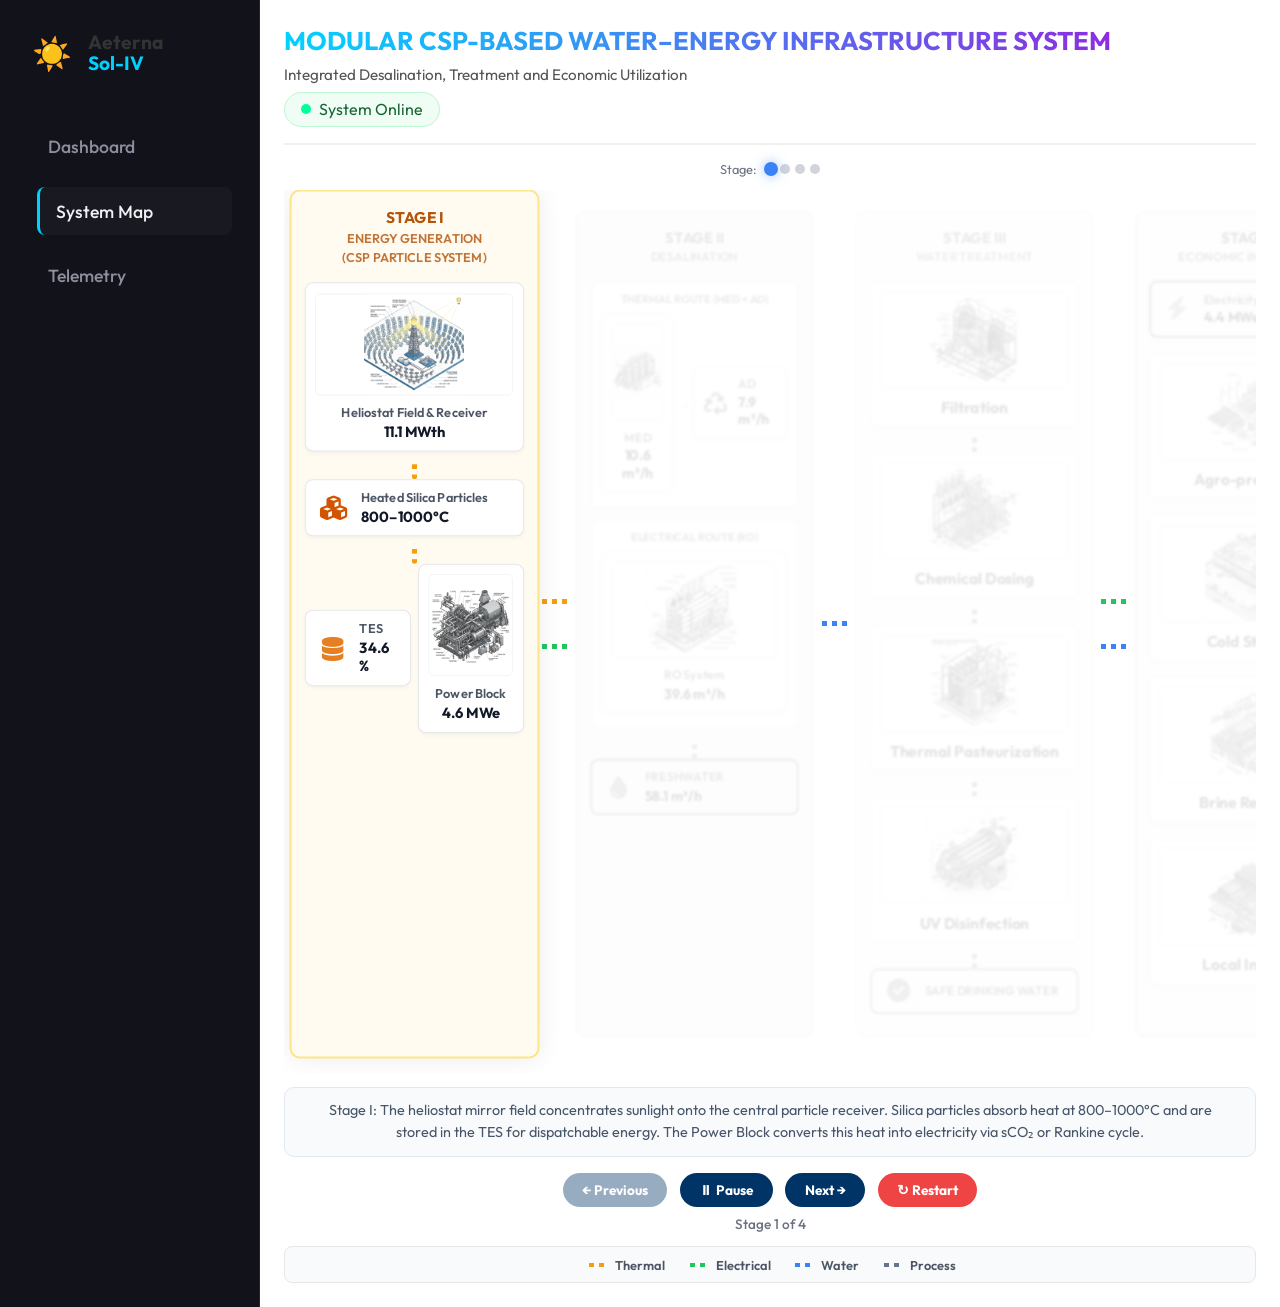
==== webapp/system_map.html @ 93f202ce "Move project files to root for Render detection" ====
<!DOCTYPE html>
<html lang="en">
<head>
    <meta charset="UTF-8">
    <meta name="viewport" content="width=device-width, initial-scale=1.0">
    <title>Aeterna Sol-IV - Live System Simulation</title>
    <link rel="stylesheet" href="style.css">
    <link rel="stylesheet" href="map_style.css">
    <link href="https://fonts.googleapis.com/css2?family=Outfit:wght@300;400;500;600;700&display=swap" rel="stylesheet">
    <link rel="stylesheet" href="https://cdnjs.cloudflare.com/ajax/libs/font-awesome/6.4.0/css/all.min.css">
</head>
<body class="light-theme">
    <div class="app-container">
        <nav class="sidebar dark-sidebar">
            <div class="logo"><span class="icon">☀️</span><h2>Aeterna<br><span>Sol-IV</span></h2></div>
            <ul class="nav-links">
                <li><a href="index.html">Dashboard</a></li>
                <li class="active"><a href="system_map.html">System Map</a></li>
                <li><a href="telemetry.html">Telemetry</a></li>
            </ul>
        </nav>

        <main class="main-content map-main">
            <header class="map-header">
                <div>
                    <h1>MODULAR CSP-BASED WATER–ENERGY INFRASTRUCTURE SYSTEM</h1>
                    <p class="subtitle">Integrated Desalination, Treatment and Economic Utilization</p>
                </div>
                <div class="light-status"><span class="dot pulse"></span><span>System Online</span></div>
            </header>

            <div class="progress-bar">
                <span class="progress-label">Stage:</span>
                <div class="progress-dot" data-stage="0" title="Stage I"></div>
                <div class="progress-dot" data-stage="1" title="Stage II"></div>
                <div class="progress-dot" data-stage="2" title="Stage III"></div>
                <div class="progress-dot" data-stage="3" title="Stage IV"></div>
            </div>

            <!-- FULL DIAGRAM -->
            <div class="diagram-scroll">
                <div class="diagram-container">
                    <!-- STAGE 1 -->
                    <div class="stage-col stage1" data-idx="0">
                        <div class="stage-title s1-title">STAGE I<br><span>ENERGY GENERATION<br>(CSP PARTICLE SYSTEM)</span></div>
                        <div class="node-box diagram-node" id="node-solar">
                            <img src="images/csp_tower_1777200947910.png" class="node-img" alt="CSP Tower">
                            <div class="node-content"><h4>Heliostat Field & Receiver</h4><div class="node-val" id="val-solar">-- MWth</div></div>
                        </div>
                        <div class="pipe pipe-v thermal-flow"></div>
                        <div class="node-box" id="node-silica">
                            <i class="fa-solid fa-cubes node-icon-fa" style="color:#d35400;"></i>
                            <div class="node-content"><h4>Heated Silica Particles</h4><div class="node-val">800–1000°C</div></div>
                        </div>
                        <div class="pipe pipe-v thermal-flow"></div>
                        <div class="row-nodes">
                            <div class="node-box" id="node-tes">
                                <i class="fa-solid fa-database node-icon-fa" style="color:#e67e22;"></i>
                                <div class="node-content"><h4>TES</h4><div class="node-val" id="val-tes">-- %</div></div>
                            </div>
                            <div class="node-box diagram-node" id="node-power">
                                <img src="images/power_turbine_1777200969536.png" class="node-img" alt="Power Block">
                                <div class="node-content"><h4>Power Block</h4><div class="node-val" id="val-elec">-- MWe</div></div>
                            </div>
                        </div>
                    </div>

                    <!-- Bridge 1→2 -->
                    <div class="bridge-col">
                        <div class="pipe-bridge thermal-flow"></div>
                        <div class="pipe-bridge elec-flow"></div>
                    </div>

                    <!-- STAGE 2 -->
                    <div class="stage-col stage2" data-idx="1">
                        <div class="stage-title s2-title">STAGE II<br><span>DESALINATION</span></div>
                        <div class="route-box thermal-route">
                            <h5>THERMAL ROUTE (MED + AD)</h5>
                            <div class="row-nodes">
                                <div class="node-box diagram-node" id="node-med">
                                    <img src="images/med_desalination_1777200985268.png" class="node-img" alt="MED">
                                    <div class="node-content"><h4>MED</h4><div class="node-val" id="val-med">-- m³</div></div>
                                </div>
                                <div class="pipe pipe-h thermal-flow"></div>
                                <div class="node-box" id="node-ad">
                                    <i class="fa-solid fa-recycle node-icon-fa" style="color:#d35400;"></i>
                                    <div class="node-content"><h4>AD</h4><div class="node-val" id="val-ad">-- m³</div></div>
                                </div>
                            </div>
                        </div>
                        <div class="route-box elec-route">
                            <h5>ELECTRICAL ROUTE (RO)</h5>
                            <div class="node-box diagram-node" id="node-ro">
                                <img src="images/ro_desalination_1777200999285.png" class="node-img" alt="RO">
                                <div class="node-content"><h4>RO System</h4><div class="node-val" id="val-ro">-- m³</div></div>
                            </div>
                        </div>
                        <div class="pipe pipe-v water-flow"></div>
                        <div class="node-box highlight">
                            <i class="fa-solid fa-droplet node-icon-fa" style="color:#3498db;"></i>
                            <div class="node-content"><h4>FRESHWATER</h4><div class="node-val" id="val-total-water">-- m³</div></div>
                        </div>
                    </div>

                    <!-- Bridge 2→3 -->
                    <div class="bridge-col">
                        <div class="pipe-bridge water-flow"></div>
                    </div>

                    <!-- STAGE 3 -->
                    <div class="stage-col stage3" data-idx="2">
                        <div class="stage-title s3-title">STAGE III<br><span>WATER TREATMENT</span></div>
                        <div class="node-stack">
                            <div class="node-box diagram-node" id="node-filter">
                                <img src="images/filtration_tank_1777201747770.png" class="node-img" alt="Filter"><h4>Filtration</h4>
                            </div>
                            <div class="pipe pipe-v process-flow"></div>
                            <div class="node-box diagram-node" id="node-dose">
                                <img src="images/chemical_dosing_1777201782209.png" class="node-img" alt="Dosing"><h4>Chemical Dosing</h4>
                            </div>
                            <div class="pipe pipe-v process-flow"></div>
                            <div class="node-box diagram-node" id="node-past">
                                <img src="images/thermal_pasteurization_1777201815671.png" class="node-img" alt="Pasteurization"><h4>Thermal Pasteurization</h4>
                            </div>
                            <div class="pipe pipe-v process-flow"></div>
                            <div class="node-box diagram-node" id="node-uv">
                                <img src="images/uv_disinfection_1777201843409.png" class="node-img" alt="UV"><h4>UV Disinfection</h4>
                            </div>
                            <div class="pipe pipe-v water-flow"></div>
                            <div class="node-box highlight-safe">
                                <i class="fa-solid fa-circle-check node-icon-fa" style="color:#27ae60;"></i>
                                <div class="node-content"><h4>SAFE DRINKING WATER</h4></div>
                            </div>
                        </div>
                    </div>

                    <!-- Bridge 3→4 -->
                    <div class="bridge-col">
                        <div class="pipe-bridge elec-flow"></div>
                        <div class="pipe-bridge water-flow"></div>
                    </div>

                    <!-- STAGE 4 -->
                    <div class="stage-col stage4" data-idx="3">
                        <div class="stage-title s4-title">STAGE IV<br><span>ECONOMIC INTEGRATION</span></div>
                        <div class="node-stack spread">
                            <div class="node-box export" id="node-export">
                                <i class="fa-solid fa-bolt node-icon-fa" style="color:#f39c12;"></i>
                                <div class="node-content"><h4>Electricity Export</h4><div class="node-val" id="val-export">-- MWe</div></div>
                            </div>
                            <div class="node-box diagram-node" id="node-agro">
                                <img src="images/agro_greenhouse_1777201862102.png" class="node-img" alt="Agro"><h4>Agro-processing</h4>
                            </div>
                            <div class="node-box diagram-node" id="node-cold">
                                <img src="images/cold_storage_1777201879226.png" class="node-img" alt="Cold Storage"><h4>Cold Storage</h4>
                            </div>
                            <div class="node-box diagram-node" id="node-brine">
                                <img src="images/brine_recovery_1777201897777.png" class="node-img" alt="Brine"><h4>Brine Recovery</h4>
                            </div>
                            <div class="node-box diagram-node" id="node-indus">
                                <img src="images/local_industry_1777201915985.png" class="node-img" alt="Industry"><h4>Local Industry</h4>
                            </div>
                        </div>
                    </div>
                </div>
            </div>

            <!-- Description -->
            <div class="stage-desc" id="stage-desc">The system captures solar energy, converts it to heat and electricity, desalinates water, treats it, and creates economic value.</div>

            <!-- Controls -->
            <div class="sim-controls">
                <button class="sim-btn" id="btn-prev" disabled>← Previous</button>
                <button class="sim-btn" id="btn-play">▶ Auto-Play</button>
                <button class="sim-btn" id="btn-next">Next →</button>
                <button class="sim-btn danger" id="btn-restart">↻ Restart</button>
            </div>
            <div class="sim-timer" id="sim-timer">Click Auto-Play or use arrows to begin</div>

            <!-- Legend -->
            <div class="legend">
                <div class="leg-item"><div class="line thermal-flow"></div> Thermal</div>
                <div class="leg-item"><div class="line elec-flow"></div> Electrical</div>
                <div class="leg-item"><div class="line water-flow"></div> Water</div>
                <div class="leg-item"><div class="line process-flow" style="width:25px;height:4px;background:linear-gradient(90deg,transparent 50%,#64748b 50%);background-size:10px 10px;animation:flowH 1s linear infinite;"></div> Process</div>
            </div>

            <!-- Detail Modal -->
            <div id="subsystem-modal" class="modal">
                <div class="modal-content">
                    <span class="close-modal" id="close-modal">&times;</span>
                    <h2 id="modal-title" style="color:#003366;margin-bottom:1rem;">Subsystem Detail</h2>
                    <div class="schematic-wrapper">
                        <img id="modal-img" src="" class="schematic-img">
                        <svg id="modal-svg" class="flow-overlay" viewBox="0 0 800 500"></svg>
                        <div id="modal-callouts"></div>
                    </div>
                </div>
            </div>
        </main>
    </div>

    <script src="data.js"></script>
    <script src="map_app.js"></script>
    <script>
    (function(){
        const stageCols = document.querySelectorAll('.stage-col');
        const dots = document.querySelectorAll('.progress-dot');
        const desc = document.getElementById('stage-desc');
        const timer = document.getElementById('sim-timer');
        const btnPrev = document.getElementById('btn-prev');
        const btnNext = document.getElementById('btn-next');
        const btnPlay = document.getElementById('btn-play');
        const btnRestart = document.getElementById('btn-restart');
        let current = -1, autoInterval = null;
        const DURATION = 6000;

        const stageDescs = [
            "Stage I: The heliostat mirror field concentrates sunlight onto the central particle receiver. Silica particles absorb heat at 800–1000°C and are stored in the TES for dispatchable energy. The Power Block converts this heat into electricity via sCO₂ or Rankine cycle.",
            "Stage II: Thermal energy drives Multi-Effect Distillation (MED), while waste heat powers Adsorption Desalination (AD). Generated electricity runs Reverse Osmosis (RO) for additional freshwater production. All three methods work together as a hybrid system.",
            "Stage III: Desalinated water passes through sand/carbon filtration, chemical dosing for pH balance, thermal pasteurization using residual heat, and UV disinfection for sterilization — producing safe, potable drinking water.",
            "Stage IV: Surplus electricity is exported to local grids. Energy and water supply supports agro-processing, cold storage, and local industry. Brine from desalination is processed to recover valuable minerals instead of waste."
        ];

        function goTo(idx) {
            if (idx < 0 || idx >= stageCols.length) return;
            current = idx;
            stageCols.forEach((c, i) => { c.classList.remove('focused','dimmed'); if (i === idx) { c.classList.add('focused'); c.scrollIntoView({behavior:'smooth',inline:'center',block:'nearest'}); } else { c.classList.add('dimmed'); } });
            dots.forEach((d, i) => { d.classList.remove('active','done'); if (i < idx) d.classList.add('done'); if (i === idx) d.classList.add('active'); });
            desc.innerText = stageDescs[idx];
            timer.innerText = `Stage ${idx+1} of 4`;
            btnPrev.disabled = (idx === 0);
            btnNext.disabled = (idx === stageCols.length - 1);
            if (idx === stageCols.length - 1) btnNext.innerText = 'Finish'; else btnNext.innerText = 'Next →';
        }

        function startAuto() {
            if (autoInterval) return;
            if (current < 0) goTo(0);
            btnPlay.innerText = '⏸ Pause';
            autoInterval = setInterval(() => {
                if (current < stageCols.length - 1) goTo(current + 1);
                else { stopAuto(); timer.innerText = '✔ Simulation Complete'; stageCols.forEach(c => c.classList.remove('dimmed','focused')); }
            }, DURATION);
        }

        function stopAuto() { clearInterval(autoInterval); autoInterval = null; btnPlay.innerText = '▶ Auto-Play'; }

        btnPrev.onclick = () => { stopAuto(); goTo(current - 1); };
        btnNext.onclick = () => { stopAuto(); if (current < stageCols.length - 1) goTo(current + 1); else { stageCols.forEach(c => c.classList.remove('dimmed','focused')); timer.innerText = '✔ Simulation Complete'; } };
        btnPlay.onclick = () => { autoInterval ? stopAuto() : startAuto(); };
        btnRestart.onclick = () => { stopAuto(); goTo(0); };
        dots.forEach(d => d.onclick = () => { stopAuto(); goTo(parseInt(d.dataset.stage)); });

        // Detail Modal
        const modal = document.getElementById('subsystem-modal');
        const modalImg = document.getElementById('modal-img');
        const modalTitle = document.getElementById('modal-title');
        const modalSvg = document.getElementById('modal-svg');
        const modalCallouts = document.getElementById('modal-callouts');
        document.getElementById('close-modal').onclick = () => modal.style.display = 'none';
        window.onclick = (e) => { if (e.target === modal) modal.style.display = 'none'; };

        const dets = {
            'node-solar': { t:'Heliostat Field & Receiver Tower', i:'images/csp_tower_1777200947910.png', f:'<path d="M 50 350 Q 400 50 750 350" fill="none" stroke="#ff9900" stroke-width="4" stroke-dasharray="10 5" class="anim-flow"/>', c:'<div class="callout" style="top:30px;left:350px;">Concentrated Beam</div><div class="callout" style="bottom:80px;left:80px;">Mirror Field</div>' },
            'node-power': { t:'Power Block (sCO₂ / Steam)', i:'images/power_turbine_1777200969536.png', f:'<path d="M 50 250 L 750 250" fill="none" stroke="#22c55e" stroke-width="4" stroke-dasharray="10 5" class="anim-flow"/>', c:'<div class="callout" style="top:200px;left:30px;">Thermal In</div><div class="callout" style="top:200px;right:30px;">Electricity Out</div>' },
            'node-med': { t:'Multi-Effect Distillation (MED)', i:'images/med_desalination_1777200985268.png', f:'<path d="M 50 200 L 750 200" fill="none" stroke="#3b82f6" stroke-width="4" stroke-dasharray="10 5" class="anim-flow"/>', c:'<div class="callout" style="top:150px;left:30px;">Saline In</div><div class="callout" style="top:150px;right:30px;">Distillate</div>' },
            'node-ro': { t:'Reverse Osmosis (RO)', i:'images/detailed_ro.png', f:'<path d="M 50 150 L 600 150" fill="none" stroke="#3b82f6" stroke-width="4" stroke-dasharray="10 5" class="anim-flow"/><path d="M 600 150 L 750 100" fill="none" stroke="#22c55e" stroke-width="3" stroke-dasharray="8 4" class="anim-flow"/><path d="M 600 150 L 750 300" fill="none" stroke="#e67e22" stroke-width="3" stroke-dasharray="8 4" class="anim-flow"/>', c:'<div class="callout" style="top:100px;left:30px;">Sea Water</div><div class="callout" style="top:50px;right:30px;">Permeate</div><div class="callout" style="top:260px;right:30px;">Brine</div>' },
            'node-filter': { t:'Sand & Carbon Filtration', i:'images/filtration_tank_1777201747770.png', f:'<path d="M 400 30 L 400 470" fill="none" stroke="#3b82f6" stroke-width="4" stroke-dasharray="10 5" class="anim-flow"/>', c:'<div class="callout" style="top:10px;left:420px;">Raw In</div><div class="callout" style="bottom:10px;left:420px;">Filtered</div>' },
            'node-dose': { t:'Chemical Dosing', i:'images/chemical_dosing_1777201782209.png', f:'<path d="M 400 30 L 400 470" fill="none" stroke="#8b5cf6" stroke-width="4" stroke-dasharray="10 5" class="anim-flow"/>', c:'<div class="callout" style="top:10px;left:420px;">Water In</div><div class="callout" style="bottom:10px;left:420px;">Dosed</div>' },
            'node-past': { t:'Thermal Pasteurization', i:'images/thermal_pasteurization_1777201815671.png', f:'<path d="M 400 30 L 400 470" fill="none" stroke="#ef4444" stroke-width="4" stroke-dasharray="10 5" class="anim-flow"/>', c:'<div class="callout" style="top:10px;left:420px;">In</div><div class="callout" style="bottom:10px;left:420px;">Sterilized</div>' },
            'node-uv': { t:'UV Disinfection', i:'images/uv_disinfection_1777201843409.png', f:'<path d="M 400 30 L 400 470" fill="none" stroke="#eab308" stroke-width="4" stroke-dasharray="10 5" class="anim-flow"/>', c:'<div class="callout" style="top:10px;left:420px;">In</div><div class="callout" style="bottom:10px;left:420px;">Safe Out</div>' },
            'node-agro': { t:'Agro-processing & Greenhouses', i:'images/agro_greenhouse_1777201862102.png', f:'<path d="M 50 400 L 750 400" fill="none" stroke="#22c55e" stroke-width="4" stroke-dasharray="10 5" class="anim-flow"/>', c:'<div class="callout" style="top:360px;left:30px;">Energy + Water</div>' },
            'node-cold': { t:'Cold Storage & Refrigeration', i:'images/cold_storage_1777201879226.png', f:'<path d="M 50 250 L 750 250" fill="none" stroke="#3b82f6" stroke-width="4" stroke-dasharray="10 5" class="anim-flow"/>', c:'<div class="callout" style="top:200px;left:30px;">Power In</div>' },
            'node-brine': { t:'Brine Mineral Recovery', i:'images/brine_recovery_1777201897777.png', f:'<path d="M 50 300 L 750 300" fill="none" stroke="#a855f7" stroke-width="4" stroke-dasharray="10 5" class="anim-flow"/>', c:'<div class="callout" style="top:250px;left:30px;">Brine In</div><div class="callout" style="top:250px;right:30px;">Minerals</div>' },
            'node-indus': { t:'Local Industry', i:'images/local_industry_1777201915985.png', f:'<path d="M 50 300 L 750 300" fill="none" stroke="#64748b" stroke-width="4" stroke-dasharray="10 5" class="anim-flow"/>', c:'<div class="callout" style="top:250px;left:30px;">Energy In</div>' },
        };

        Object.keys(dets).forEach(id => {
            const el = document.getElementById(id);
            if (el) { el.style.cursor = 'pointer'; el.title = 'Click for detail'; el.onclick = (e) => { e.stopPropagation(); const d = dets[id]; modalTitle.innerText = d.t; modalImg.src = d.i; modalSvg.innerHTML = d.f; modalCallouts.innerHTML = d.c; modal.style.display = 'block'; }; }
        });

        // Auto-start
        setTimeout(() => { goTo(0); startAuto(); }, 800);
    })();
    </script>
</body>
</html>
---- webapp/style.css ----
:root {
    --bg-dark: #0a0a0f;
    --bg-sidebar: #12121a;
    --text-main: #f0f0f5;
    --text-muted: #8e8e9f;
    --accent-blue: #00d2ff;
    --accent-green: #00ff99;
    --accent-purple: #8e2de2;
    --accent-orange: #ff9900;
    --glass-bg: rgba(255, 255, 255, 0.03);
    --glass-border: rgba(255, 255, 255, 0.08);
}

* {
    margin: 0;
    padding: 0;
    box-sizing: border-box;
}

body {
    font-family: 'Outfit', sans-serif;
    background-color: var(--bg-dark);
    color: var(--text-main);
    overflow-x: hidden;
}

.app-container {
    display: flex;
    min-height: 100vh;
}

/* Sidebar */
.sidebar {
    width: 260px;
    background-color: var(--bg-sidebar);
    padding: 2rem;
    border-right: 1px solid var(--glass-border);
    display: flex;
    flex-direction: column;
}

.logo {
    display: flex;
    align-items: center;
    gap: 1rem;
    margin-bottom: 3rem;
}

.logo .icon {
    font-size: 2rem;
}

.logo h2 {
    font-weight: 700;
    line-height: 1.1;
    font-size: 1.2rem;
}

.logo span {
    color: var(--accent-blue);
}

.nav-links {
    list-style: none;
    display: flex;
    flex-direction: column;
    gap: 1rem;
}

.nav-links li a {
    text-decoration: none;
    color: var(--text-muted);
    font-weight: 500;
    font-size: 1.1rem;
    padding: 0.8rem 1rem;
    border-radius: 8px;
    display: block;
    transition: all 0.3s ease;
}

.nav-links li.active a, .nav-links li a:hover {
    color: var(--text-main);
    background: var(--glass-bg);
    border-left: 3px solid var(--accent-blue);
    transform: translateX(5px);
}

/* Main Content */
.main-content {
    flex: 1;
    padding: 2.5rem 3rem;
    overflow-y: auto;
}

header {
    display: flex;
    justify-content: space-between;
    align-items: center;
    margin-bottom: 2.5rem;
}

header h1 {
    font-size: 2.2rem;
    font-weight: 700;
    background: linear-gradient(90deg, var(--accent-blue), var(--accent-purple));
    -webkit-background-clip: text;
    -webkit-text-fill-color: transparent;
}

.subtitle {
    color: var(--text-muted);
    margin-top: 0.5rem;
    font-size: 1.1rem;
}

.status-indicator {
    display: flex;
    align-items: center;
    gap: 0.8rem;
    background: var(--glass-bg);
    padding: 0.6rem 1.2rem;
    border-radius: 20px;
    border: 1px solid var(--glass-border);
    font-weight: 500;
}

.dot {
    width: 10px;
    height: 10px;
    background-color: var(--accent-green);
    border-radius: 50%;
}

.pulse {
    box-shadow: 0 0 0 0 rgba(0, 255, 153, 0.7);
    animation: pulse 2s infinite;
}

@keyframes pulse {
    0% { transform: scale(0.95); box-shadow: 0 0 0 0 rgba(0, 255, 153, 0.7); }
    70% { transform: scale(1); box-shadow: 0 0 0 10px rgba(0, 255, 153, 0); }
    100% { transform: scale(0.95); box-shadow: 0 0 0 0 rgba(0, 255, 153, 0); }
}

/* Glassmorphism Utilities */
.glass {
    background: var(--glass-bg);
    backdrop-filter: blur(12px);
    -webkit-backdrop-filter: blur(12px);
    border: 1px solid var(--glass-border);
    border-radius: 16px;
}

/* KPI Grid */
.kpi-grid {
    display: grid;
    grid-template-columns: repeat(auto-fit, minmax(240px, 1fr));
    gap: 1.5rem;
    margin-bottom: 2.5rem;
}

.kpi-card {
    padding: 1.5rem;
    transition: transform 0.3s ease, box-shadow 0.3s ease;
}

.kpi-card:hover {
    transform: translateY(-5px);
    box-shadow: 0 10px 20px rgba(0,0,0,0.2);
    border-color: rgba(255,255,255,0.15);
}

.kpi-header {
    display: flex;
    justify-content: space-between;
    align-items: center;
    margin-bottom: 1rem;
}

.kpi-header h3 {
    font-size: 0.95rem;
    color: var(--text-muted);
    font-weight: 500;
}

.kpi-value {
    font-size: 2.2rem;
    font-weight: 700;
    margin-bottom: 0.5rem;
}

.kpi-trend {
    font-size: 0.85rem;
    font-weight: 500;
}

.positive { color: var(--accent-green); }
.neutral { color: var(--accent-blue); }

/* Charts */
.charts-section {
    display: grid;
    grid-template-columns: 1fr 1fr;
    gap: 1.5rem;
}

.chart-container {
    padding: 1.5rem;
}

.chart-container h3 {
    margin-bottom: 1rem;
    font-weight: 600;
    font-size: 1.2rem;
}

.canvas-wrapper {
    position: relative;
    height: 300px;
    width: 100%;
}

.full-width {
    grid-column: 1 / -1;
}

/* Responsive */
@media (max-width: 1024px) {
    .charts-section { grid-template-columns: 1fr; }
}
---- webapp/map_style.css ----
/* System Map - Full Diagram with Auto-Play Walkthrough */
* { box-sizing: border-box; }
.light-theme { background-color: #fff; color: #333; }
.map-main { background: #fff; padding: 1.5rem; flex: 1; overflow-y: auto; overflow-x: hidden; }

.map-header { display: flex; justify-content: space-between; align-items: center; margin-bottom: 1rem; border-bottom: 2px solid #f0f0f0; padding-bottom: 1rem; flex-wrap: wrap; gap: 0.5rem; }
.map-header h1 { font-size: clamp(0.9rem, 2.5vw, 1.6rem); color: #003366; }
.map-header .subtitle { color: #555; font-size: clamp(0.7rem, 1.5vw, 0.95rem); }
.light-status { background: #f0fdf4; color: #166534; border: 1px solid #bbf7d0; display: flex; align-items: center; gap: 0.5rem; padding: 0.4rem 1rem; border-radius: 20px; }

/* Progress */
.progress-bar { display: flex; gap: 0.3rem; justify-content: center; align-items: center; margin-bottom: 0.8rem; flex-wrap: wrap; }
.progress-dot { width: 10px; height: 10px; border-radius: 50%; background: #d1d5db; transition: all 0.4s ease; cursor: pointer; }
.progress-dot.active { background: #3b82f6; transform: scale(1.4); box-shadow: 0 0 8px rgba(59,130,246,0.5); }
.progress-dot.done { background: #22c55e; }
.progress-label { font-size: 0.8rem; color: #6b7280; margin-right: 0.3rem; }

/* Full Diagram Container */
.diagram-scroll { width: 100%; overflow-x: auto; padding-bottom: 1rem; }
.diagram-container { display: flex; align-items: stretch; gap: 0; min-width: 1100px; padding: 0.5rem; }

/* Stage Columns */
.stage-col { display: flex; flex-direction: column; align-items: center; flex: 1; min-width: 240px; border-radius: 10px; padding: 1rem 0.8rem; position: relative; transition: all 0.6s ease; }
.stage-col.dimmed { opacity: 0.12; filter: grayscale(100%) blur(1px); transform: scale(0.97); }
.stage-col.focused { opacity: 1; filter: none; transform: scale(1.02); box-shadow: 0 0 25px rgba(0,0,0,0.08); z-index: 5; }

.stage1 { background: #fffbf0; border: 2px solid #fde68a; }
.stage2 { background: #f0f6ff; border: 2px solid #bfdbfe; }
.stage3 { background: #f0fdf4; border: 2px solid #bbf7d0; }
.stage4 { background: #faf5ff; border: 2px solid #e9d5ff; }

.stage-title { text-align: center; font-weight: 700; font-size: 0.95rem; margin-bottom: 1rem; }
.s1-title { color: #b45309; } .s2-title { color: #1d4ed8; } .s3-title { color: #15803d; } .s4-title { color: #7e22ce; }
.stage-title span { font-size: 0.78rem; font-weight: 600; opacity: 0.8; }

/* Bridge connectors */
.bridge-col { display: flex; flex-direction: column; justify-content: center; align-items: center; width: 35px; min-width: 35px; position: relative; gap: 40px; }
.pipe-bridge { width: 35px; height: 5px; border-radius: 3px; }

/* Nodes */
.node-box { background: #fff; border: 1px solid #e5e7eb; border-radius: 8px; padding: 0.6rem; display: flex; align-items: center; gap: 0.6rem; width: 100%; margin-bottom: 0.4rem; box-shadow: 0 2px 4px rgba(0,0,0,0.04); color: #1f2937; cursor: pointer; transition: all 0.3s ease; position: relative; z-index: 2; }
.node-box:hover { transform: translateY(-2px); box-shadow: 0 6px 16px rgba(0,0,0,0.1); }
.diagram-node { flex-direction: column; align-items: center; text-align: center; }
.node-img { width: 100%; height: 100px; object-fit: contain; border-radius: 5px; border: 1px solid #f3f4f6; }
.node-icon-fa { font-size: 1.5rem; width: 35px; text-align: center; }
.node-content h4 { font-size: 0.78rem; color: #4b5563; font-weight: 600; margin-bottom: 0.15rem; }
.node-val { font-weight: 700; font-size: 0.9rem; color: #111827; }

.route-box { border: 1px solid #e5e7eb; background: #fff; border-radius: 8px; padding: 0.6rem; margin-bottom: 0.6rem; width: 100%; }
.thermal-route { border: 2px solid #fde68a; } .elec-route { border: 2px solid #bbf7d0; }
.route-box h5 { font-size: 0.7rem; color: #6b7280; margin-bottom: 0.5rem; text-align: center; font-weight: 700; }
.row-nodes { display: flex; align-items: center; justify-content: space-between; width: 100%; gap: 0.4rem; }
.node-stack { display: flex; flex-direction: column; align-items: center; width: 100%; }
.node-stack.spread { gap: 0.6rem; }
.node-box.highlight { border: 2px solid #3b82f6; background: #eff6ff; }
.node-box.highlight-safe { border: 2px solid #22c55e; background: #f0fdf4; }
.node-box.export { border: 2px solid #a855f7; background: #faf5ff; }

/* Pipes */
.pipe { position: relative; z-index: 1; }
.pipe-v { width: 5px; height: 20px; margin: 0 auto; border-radius: 3px; }
.pipe-h { height: 5px; width: 20px; border-radius: 3px; }

/* Flow Animations */
.thermal-flow { background: linear-gradient(90deg, transparent 50%, #f59e0b 50%); background-size: 10px 10px; animation: flowH 0.8s linear infinite; }
.pipe-v.thermal-flow { background: linear-gradient(180deg, transparent 50%, #f59e0b 50%); background-size: 10px 10px; animation: flowV 0.8s linear infinite; }
.elec-flow { background: linear-gradient(90deg, transparent 50%, #22c55e 50%); background-size: 10px 10px; animation: flowH 0.8s linear infinite; }
.water-flow { background: linear-gradient(90deg, transparent 50%, #3b82f6 50%); background-size: 10px 10px; animation: flowH 0.8s linear infinite; }
.pipe-v.water-flow { background: linear-gradient(180deg, transparent 50%, #3b82f6 50%); background-size: 10px 10px; animation: flowV 0.8s linear infinite; }
.process-flow { background: linear-gradient(180deg, transparent 50%, #64748b 50%); background-size: 10px 10px; animation: flowV 0.8s linear infinite; }
@keyframes flowH { 0% { background-position: 0 0; } 100% { background-position: 20px 0; } }
@keyframes flowV { 0% { background-position: 0 0; } 100% { background-position: 0 20px; } }

/* Controls */
.sim-controls { display: flex; justify-content: center; gap: 0.8rem; margin-top: 1rem; flex-wrap: wrap; }
.sim-btn { background: #003366; color: #fff; border: none; padding: 0.5rem 1.2rem; border-radius: 25px; font-weight: 700; font-family: 'Outfit', sans-serif; cursor: pointer; font-size: 0.85rem; transition: all 0.3s ease; }
.sim-btn:hover { background: #00d2ff; color: #003366; transform: translateY(-2px); }
.sim-btn.danger { background: #ef4444; } .sim-btn.danger:hover { background: #dc2626; color: #fff; }
.sim-btn:disabled { opacity: 0.4; cursor: not-allowed; }
.sim-timer { font-size: 0.85rem; color: #6b7280; text-align: center; margin-top: 0.5rem; font-weight: 500; }

/* Description panel */
.stage-desc { text-align: center; padding: 0.8rem 1.5rem; background: #f8fafc; border: 1px solid #e2e8f0; border-radius: 10px; margin-top: 0.8rem; font-size: 0.9rem; color: #475569; line-height: 1.5; min-height: 60px; transition: opacity 0.4s ease; }

/* Modal */
.modal { display: none; position: fixed; z-index: 2000; left: 0; top: 0; width: 100%; height: 100%; background: rgba(0,0,0,0.7); backdrop-filter: blur(8px); }
.modal-content { background: #fff; margin: 3% auto; padding: 1.5rem; border-radius: 15px; width: 90%; max-width: 750px; position: relative; box-shadow: 0 25px 50px rgba(0,0,0,0.4); max-height: 90vh; overflow-y: auto; }
.close-modal { position: absolute; top: 10px; right: 18px; font-size: 26px; font-weight: bold; cursor: pointer; color: #333; }
.schematic-wrapper { position: relative; width: 100%; text-align: center; }
.schematic-img { width: 100%; height: auto; border-radius: 8px; }
.flow-overlay { position: absolute; top: 0; left: 0; width: 100%; height: 100%; pointer-events: none; }
.callout { position: absolute; background: rgba(255,255,255,0.92); border: 1px solid #3b82f6; padding: 3px 8px; border-radius: 4px; font-size: 0.7rem; font-weight: 700; color: #1e40af; box-shadow: 0 2px 5px rgba(0,0,0,0.1); }
.anim-flow { animation: dash 2s linear infinite; }
@keyframes dash { to { stroke-dashoffset: -100; } }

/* Legend */
.legend { display: flex; justify-content: center; gap: 1.2rem; padding: 0.6rem; background: #f9fafb; border: 1px solid #e5e7eb; border-radius: 8px; flex-wrap: wrap; margin-top: 0.8rem; }
.leg-item { display: flex; align-items: center; gap: 0.4rem; font-size: 0.8rem; font-weight: 600; color: #4b5563; }
.leg-item .line { width: 25px; height: 4px; border-radius: 2px; }

/* Responsive */
@media (max-width: 1024px) { .diagram-container { min-width: 900px; } }
@media (max-width: 768px) {
    .map-main { padding: 0.6rem; }
    .map-header { flex-direction: column; text-align: center; }
    .diagram-container { min-width: 700px; flex-wrap: nowrap; }
    .stage-col { min-width: 180px; padding: 0.6rem; }
    .node-img { height: 70px; }
    .sim-controls { gap: 0.4rem; }
    .sim-btn { padding: 0.4rem 0.8rem; font-size: 0.75rem; }
    .modal-content { width: 95%; margin: 5% auto; padding: 1rem; }
    .callout { font-size: 0.6rem; padding: 2px 5px; }
}
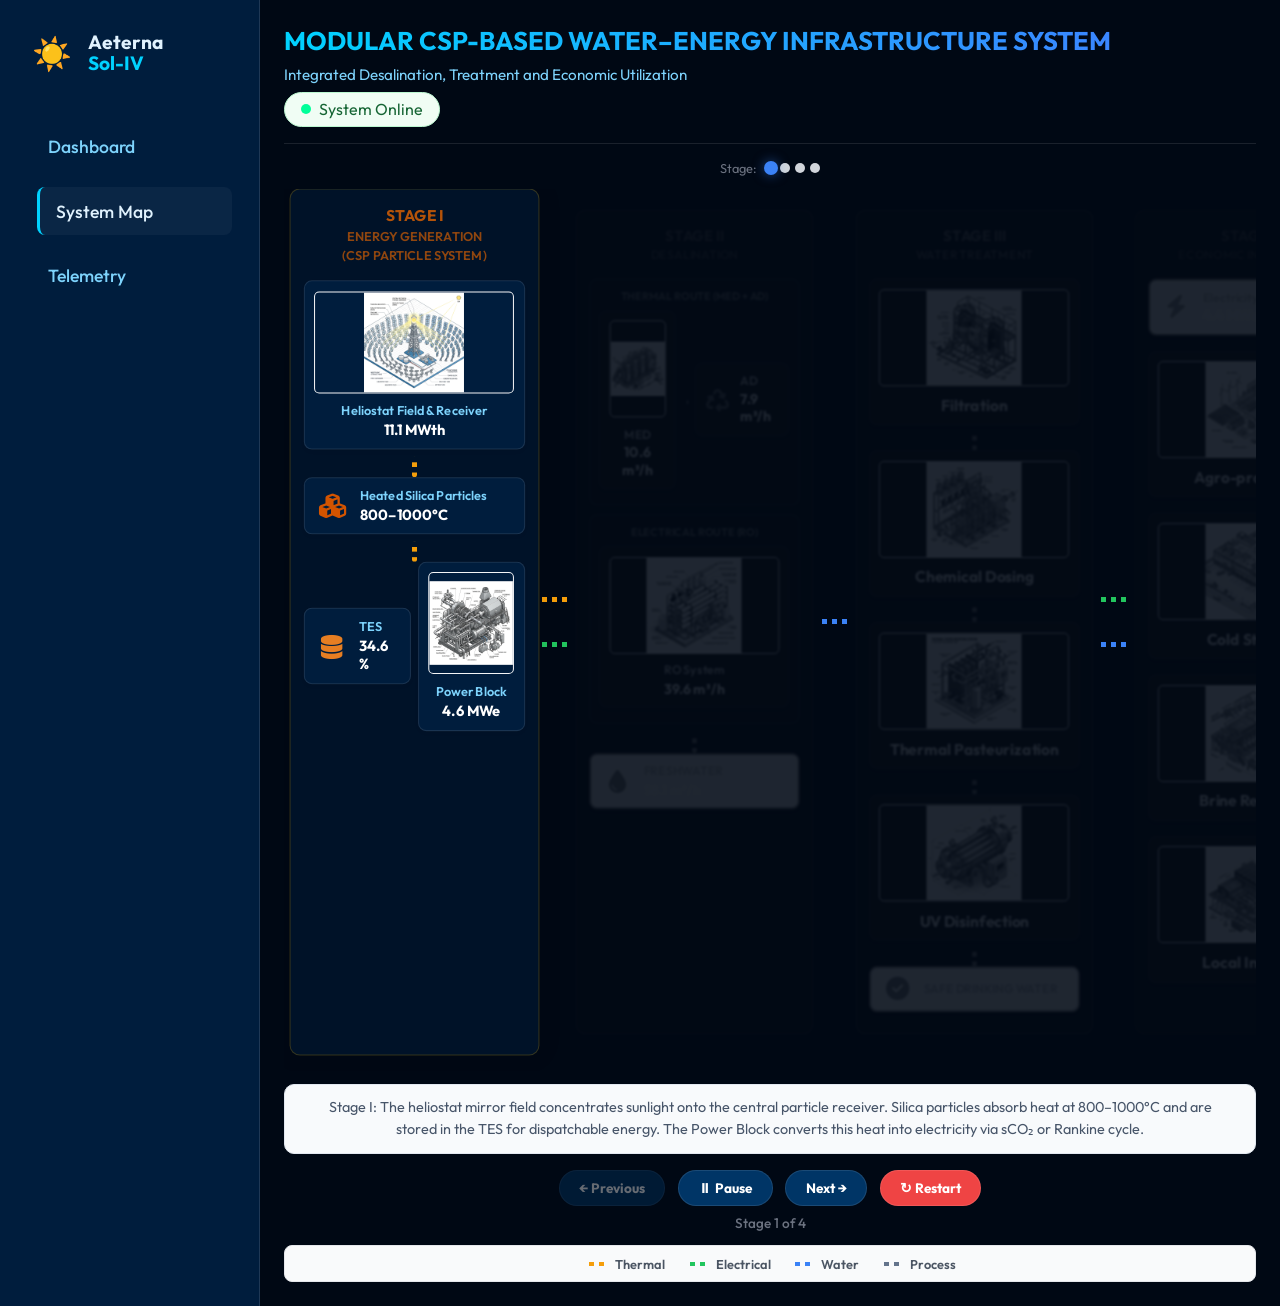
==== commit 0cb1815b: "Update system to Dark Blue sapphire theme" ====
--- a/webapp/system_map.html
+++ b/webapp/system_map.html
@@ -4,12 +4,12 @@
     <meta charset="UTF-8">
     <meta name="viewport" content="width=device-width, initial-scale=1.0">
     <title>Aeterna Sol-IV - Live System Simulation</title>
-    <link rel="stylesheet" href="style.css">
-    <link rel="stylesheet" href="map_style.css">
+    <link rel="stylesheet" href="style.css?v=1.2">
+    <link rel="stylesheet" href="map_style.css?v=1.2">
     <link href="https://fonts.googleapis.com/css2?family=Outfit:wght@300;400;500;600;700&display=swap" rel="stylesheet">
     <link rel="stylesheet" href="https://cdnjs.cloudflare.com/ajax/libs/font-awesome/6.4.0/css/all.min.css">
 </head>
-<body class="light-theme">
+<body class="dark-theme">
     <div class="app-container">
         <nav class="sidebar dark-sidebar">
             <div class="logo"><span class="icon">☀️</span><h2>Aeterna<br><span>Sol-IV</span></h2></div>
--- a/webapp/style.css
+++ b/webapp/style.css
@@ -1,14 +1,14 @@
 :root {
-    --bg-dark: #0a0a0f;
-    --bg-sidebar: #12121a;
-    --text-main: #f0f0f5;
-    --text-muted: #8e8e9f;
+    --bg-dark: #000814;
+    --bg-sidebar: #001d3d;
+    --text-main: #e0f2fe;
+    --text-muted: #7dd3fc;
     --accent-blue: #00d2ff;
     --accent-green: #00ff99;
-    --accent-purple: #8e2de2;
-    --accent-orange: #ff9900;
-    --glass-bg: rgba(255, 255, 255, 0.03);
-    --glass-border: rgba(255, 255, 255, 0.08);
+    --accent-purple: #3a86ff;
+    --accent-orange: #ffc300;
+    --glass-bg: rgba(255, 255, 255, 0.04);
+    --glass-border: rgba(255, 255, 255, 0.12);
 }
 
 * {
@@ -224,7 +224,85 @@
     grid-column: 1 / -1;
 }
 
-/* Responsive */
+/* Responsive Table */
+.table-responsive {
+    width: 100%;
+    overflow-x: auto;
+    -webkit-overflow-scrolling: touch;
+}
+
+table {
+    min-width: 600px;
+}
+
+/* Responsive Adjustments */
 @media (max-width: 1024px) {
     .charts-section { grid-template-columns: 1fr; }
-}
+    
+    .app-container {
+        flex-direction: column;
+    }
+
+    .sidebar {
+        width: 100%;
+        border-right: none;
+        border-bottom: 1px solid var(--glass-border);
+        padding: 1.5rem;
+    }
+
+    .logo {
+        margin-bottom: 1.5rem;
+        justify-content: center;
+    }
+
+    .nav-links {
+        flex-direction: row;
+        justify-content: center;
+        flex-wrap: wrap;
+        gap: 0.5rem;
+    }
+
+    .nav-links li a {
+        padding: 0.5rem 1rem;
+        font-size: 0.9rem;
+    }
+
+    .nav-links li.active a, .nav-links li a:hover {
+        transform: none;
+        border-left: none;
+        border-bottom: 3px solid var(--accent-blue);
+    }
+
+    .main-content {
+        padding: 1.5rem;
+    }
+
+    header {
+        flex-direction: column;
+        align-items: flex-start;
+        gap: 1rem;
+    }
+
+    header h1 {
+        font-size: 1.8rem;
+    }
+
+    .kpi-value {
+        font-size: 1.8rem;
+    }
+
+    .canvas-wrapper {
+        height: 250px;
+    }
+}
+
+@media (max-width: 480px) {
+    .nav-links li a {
+        padding: 0.4rem 0.8rem;
+        font-size: 0.8rem;
+    }
+    
+    .kpi-grid {
+        grid-template-columns: 1fr;
+    }
+}
--- a/webapp/map_style.css
+++ b/webapp/map_style.css
@@ -1,7 +1,13 @@
 /* System Map - Full Diagram with Auto-Play Walkthrough */
 * { box-sizing: border-box; }
 .light-theme { background-color: #fff; color: #333; }
-.map-main { background: #fff; padding: 1.5rem; flex: 1; overflow-y: auto; overflow-x: hidden; }
+.dark-theme { background-color: #000814; color: #e0f2fe; }
+
+.map-main { background: transparent; padding: 1.5rem; flex: 1; overflow-y: auto; overflow-x: hidden; }
+
+.dark-theme .map-header { border-bottom: 1px solid rgba(255,255,255,0.1); }
+.dark-theme .map-header h1 { color: #00d2ff; }
+.dark-theme .map-header .subtitle { color: #7dd3fc; }
 
 .map-header { display: flex; justify-content: space-between; align-items: center; margin-bottom: 1rem; border-bottom: 2px solid #f0f0f0; padding-bottom: 1rem; flex-wrap: wrap; gap: 0.5rem; }
 .map-header h1 { font-size: clamp(0.9rem, 2.5vw, 1.6rem); color: #003366; }
@@ -23,6 +29,16 @@
 .stage-col { display: flex; flex-direction: column; align-items: center; flex: 1; min-width: 240px; border-radius: 10px; padding: 1rem 0.8rem; position: relative; transition: all 0.6s ease; }
 .stage-col.dimmed { opacity: 0.12; filter: grayscale(100%) blur(1px); transform: scale(0.97); }
 .stage-col.focused { opacity: 1; filter: none; transform: scale(1.02); box-shadow: 0 0 25px rgba(0,0,0,0.08); z-index: 5; }
+
+.dark-theme .stage1 { background: rgba(0, 29, 61, 0.5); border: 1px solid #ffc30033; }
+.dark-theme .stage2 { background: rgba(0, 29, 61, 0.5); border: 1px solid #00d2ff33; }
+.dark-theme .stage3 { background: rgba(0, 29, 61, 0.5); border: 1px solid #00ff9933; }
+.dark-theme .stage4 { background: rgba(0, 29, 61, 0.5); border: 1px solid #3a86ff33; }
+
+.dark-theme .node-box { background: #001d3d; border: 1px solid rgba(255,255,255,0.1); color: #e0f2fe; }
+.dark-theme .node-content h4 { color: #7dd3fc; }
+.dark-theme .node-val { color: #fff; }
+.dark-theme .route-box { background: rgba(255,255,255,0.02); border: 1px solid rgba(255,255,255,0.1); }
 
 .stage1 { background: #fffbf0; border: 2px solid #fde68a; }
 .stage2 { background: #f0f6ff; border: 2px solid #bfdbfe; }
@@ -73,8 +89,8 @@
 
 /* Controls */
 .sim-controls { display: flex; justify-content: center; gap: 0.8rem; margin-top: 1rem; flex-wrap: wrap; }
-.sim-btn { background: #003366; color: #fff; border: none; padding: 0.5rem 1.2rem; border-radius: 25px; font-weight: 700; font-family: 'Outfit', sans-serif; cursor: pointer; font-size: 0.85rem; transition: all 0.3s ease; }
-.sim-btn:hover { background: #00d2ff; color: #003366; transform: translateY(-2px); }
+.sim-btn { background: #003566; color: #fff; border: 1px solid rgba(255,255,255,0.1); padding: 0.5rem 1.2rem; border-radius: 25px; font-weight: 700; font-family: 'Outfit', sans-serif; cursor: pointer; font-size: 0.85rem; transition: all 0.3s ease; }
+.sim-btn:hover { background: #00d2ff; color: #000814; transform: translateY(-2px); }
 .sim-btn.danger { background: #ef4444; } .sim-btn.danger:hover { background: #dc2626; color: #fff; }
 .sim-btn:disabled { opacity: 0.4; cursor: not-allowed; }
 .sim-timer { font-size: 0.85rem; color: #6b7280; text-align: center; margin-top: 0.5rem; font-weight: 500; }
@@ -84,8 +100,8 @@
 
 /* Modal */
 .modal { display: none; position: fixed; z-index: 2000; left: 0; top: 0; width: 100%; height: 100%; background: rgba(0,0,0,0.7); backdrop-filter: blur(8px); }
-.modal-content { background: #fff; margin: 3% auto; padding: 1.5rem; border-radius: 15px; width: 90%; max-width: 750px; position: relative; box-shadow: 0 25px 50px rgba(0,0,0,0.4); max-height: 90vh; overflow-y: auto; }
-.close-modal { position: absolute; top: 10px; right: 18px; font-size: 26px; font-weight: bold; cursor: pointer; color: #333; }
+.modal-content { background: #001d3d; color: #e0f2fe; margin: 3% auto; padding: 1.5rem; border-radius: 15px; width: 90%; max-width: 750px; position: relative; box-shadow: 0 25px 50px rgba(0,0,0,0.6); max-height: 90vh; overflow-y: auto; border: 1px solid rgba(255,255,255,0.1); }
+.close-modal { position: absolute; top: 10px; right: 18px; font-size: 26px; font-weight: bold; cursor: pointer; color: #7dd3fc; }
 .schematic-wrapper { position: relative; width: 100%; text-align: center; }
 .schematic-img { width: 100%; height: auto; border-radius: 8px; }
 .flow-overlay { position: absolute; top: 0; left: 0; width: 100%; height: 100%; pointer-events: none; }
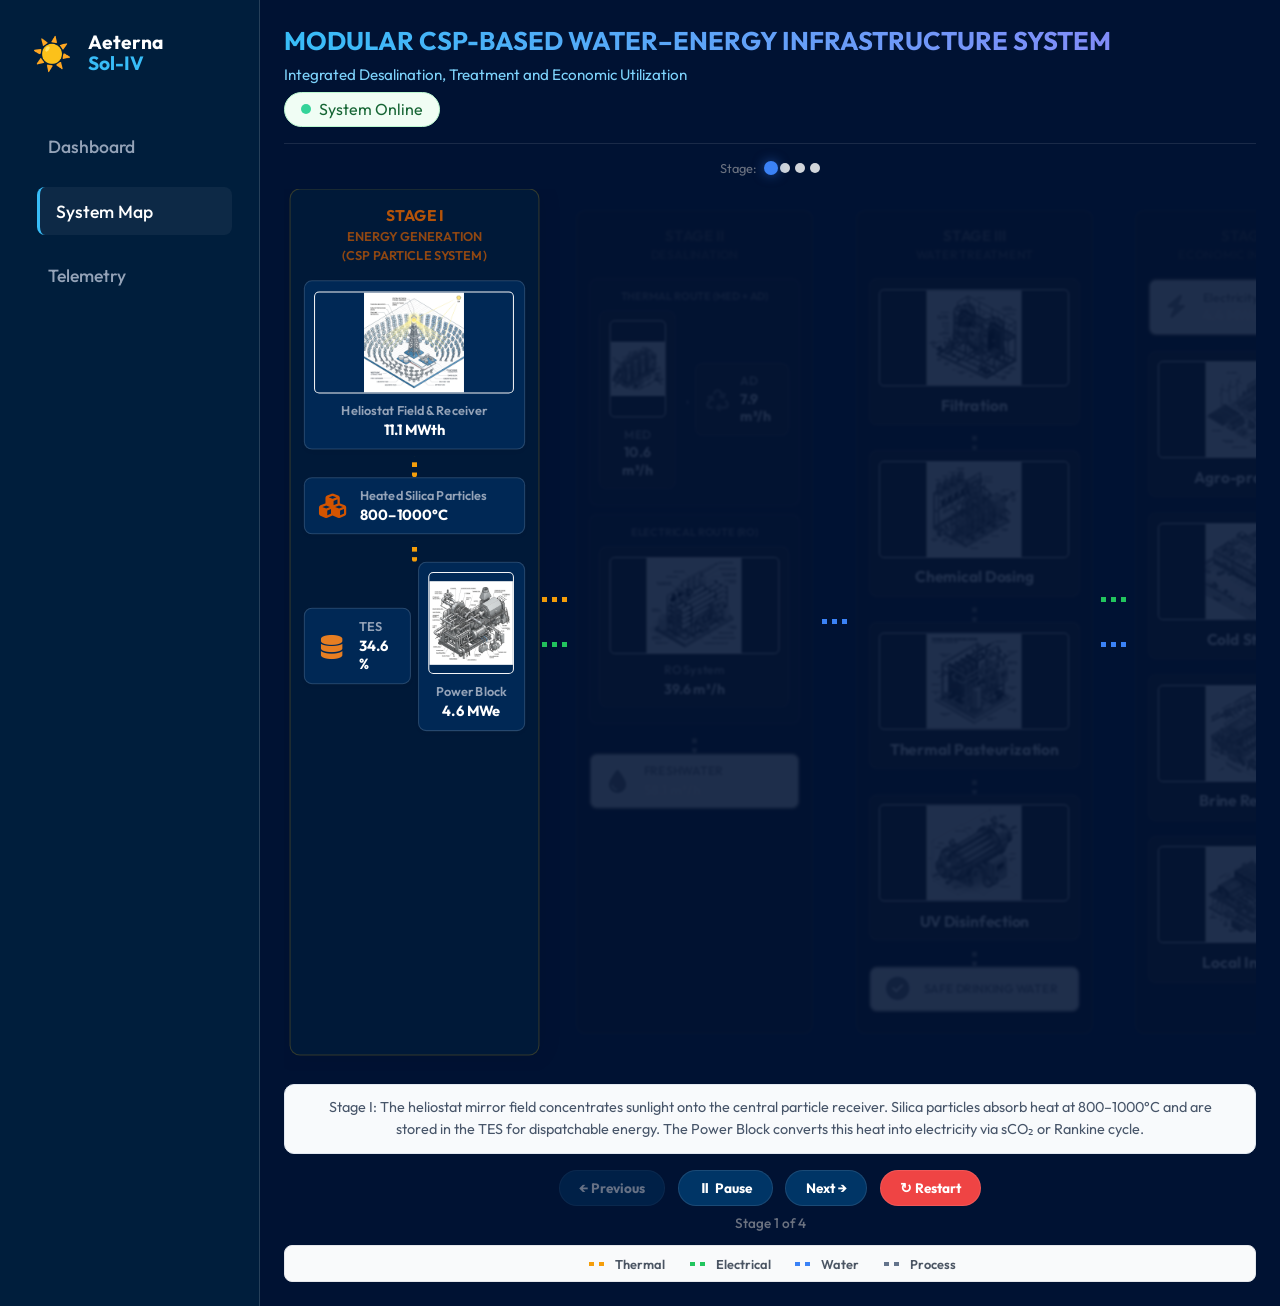
==== commit 6aabaf20: "Optimize for speed: Defer scripts, preconnect fonts, and round simulation data" ====
--- a/webapp/system_map.html
+++ b/webapp/system_map.html
@@ -6,6 +6,8 @@
     <title>Aeterna Sol-IV - Live System Simulation</title>
     <link rel="stylesheet" href="style.css?v=1.2">
     <link rel="stylesheet" href="map_style.css?v=1.2">
+    <link rel="preconnect" href="https://fonts.googleapis.com">
+    <link rel="preconnect" href="https://fonts.gstatic.com" crossorigin>
     <link href="https://fonts.googleapis.com/css2?family=Outfit:wght@300;400;500;600;700&display=swap" rel="stylesheet">
     <link rel="stylesheet" href="https://cdnjs.cloudflare.com/ajax/libs/font-awesome/6.4.0/css/all.min.css">
 </head>
@@ -59,7 +61,7 @@
                                 <div class="node-content"><h4>TES</h4><div class="node-val" id="val-tes">-- %</div></div>
                             </div>
                             <div class="node-box diagram-node" id="node-power">
-                                <img src="images/power_turbine_1777200969536.png" class="node-img" alt="Power Block">
+                                <img src="images/power_turbine_1777200969536.png" class="node-img" alt="Power Block" loading="lazy">
                                 <div class="node-content"><h4>Power Block</h4><div class="node-val" id="val-elec">-- MWe</div></div>
                             </div>
                         </div>
@@ -200,8 +202,8 @@
         </main>
     </div>
 
-    <script src="data.js"></script>
-    <script src="map_app.js"></script>
+    <script src="data.js" defer></script>
+    <script src="map_app.js" defer></script>
     <script>
     (function(){
         const stageCols = document.querySelectorAll('.stage-col');
--- a/webapp/style.css
+++ b/webapp/style.css
@@ -1,14 +1,14 @@
 :root {
-    --bg-dark: #000814;
-    --bg-sidebar: #001d3d;
-    --text-main: #e0f2fe;
-    --text-muted: #7dd3fc;
-    --accent-blue: #00d2ff;
-    --accent-green: #00ff99;
-    --accent-purple: #3a86ff;
-    --accent-orange: #ffc300;
-    --glass-bg: rgba(255, 255, 255, 0.04);
-    --glass-border: rgba(255, 255, 255, 0.12);
+    --bg-dark: #001233;
+    --bg-sidebar: #001e3c;
+    --text-main: #ffffff;
+    --text-muted: #94a3b8;
+    --accent-blue: #38bdf8;
+    --accent-green: #34d399;
+    --accent-purple: #818cf8;
+    --accent-orange: #fbbf24;
+    --glass-bg: rgba(255, 255, 255, 0.05);
+    --glass-border: rgba(255, 255, 255, 0.15);
 }
 
 * {
--- a/webapp/map_style.css
+++ b/webapp/map_style.css
@@ -1,7 +1,7 @@
 /* System Map - Full Diagram with Auto-Play Walkthrough */
 * { box-sizing: border-box; }
 .light-theme { background-color: #fff; color: #333; }
-.dark-theme { background-color: #000814; color: #e0f2fe; }
+.dark-theme { background-color: #001233; color: #ffffff; }
 
 .map-main { background: transparent; padding: 1.5rem; flex: 1; overflow-y: auto; overflow-x: hidden; }
 
@@ -30,14 +30,14 @@
 .stage-col.dimmed { opacity: 0.12; filter: grayscale(100%) blur(1px); transform: scale(0.97); }
 .stage-col.focused { opacity: 1; filter: none; transform: scale(1.02); box-shadow: 0 0 25px rgba(0,0,0,0.08); z-index: 5; }
 
-.dark-theme .stage1 { background: rgba(0, 29, 61, 0.5); border: 1px solid #ffc30033; }
-.dark-theme .stage2 { background: rgba(0, 29, 61, 0.5); border: 1px solid #00d2ff33; }
-.dark-theme .stage3 { background: rgba(0, 29, 61, 0.5); border: 1px solid #00ff9933; }
-.dark-theme .stage4 { background: rgba(0, 29, 61, 0.5); border: 1px solid #3a86ff33; }
+.dark-theme .stage1 { background: rgba(0, 30, 60, 0.6); border: 1px solid rgba(255, 195, 0, 0.2); }
+.dark-theme .stage2 { background: rgba(0, 30, 60, 0.6); border: 1px solid rgba(56, 189, 248, 0.2); }
+.dark-theme .stage3 { background: rgba(0, 30, 60, 0.6); border: 1px solid rgba(52, 211, 153, 0.2); }
+.dark-theme .stage4 { background: rgba(0, 30, 60, 0.6); border: 1px solid rgba(129, 140, 248, 0.2); }
 
-.dark-theme .node-box { background: #001d3d; border: 1px solid rgba(255,255,255,0.1); color: #e0f2fe; }
-.dark-theme .node-content h4 { color: #7dd3fc; }
-.dark-theme .node-val { color: #fff; }
+.dark-theme .node-box { background: #002855; border: 1px solid rgba(255,255,255,0.15); color: #ffffff; }
+.dark-theme .node-content h4 { color: #94a3b8; }
+.dark-theme .node-val { color: #ffffff; }
 .dark-theme .route-box { background: rgba(255,255,255,0.02); border: 1px solid rgba(255,255,255,0.1); }
 
 .stage1 { background: #fffbf0; border: 2px solid #fde68a; }
@@ -100,7 +100,7 @@
 
 /* Modal */
 .modal { display: none; position: fixed; z-index: 2000; left: 0; top: 0; width: 100%; height: 100%; background: rgba(0,0,0,0.7); backdrop-filter: blur(8px); }
-.modal-content { background: #001d3d; color: #e0f2fe; margin: 3% auto; padding: 1.5rem; border-radius: 15px; width: 90%; max-width: 750px; position: relative; box-shadow: 0 25px 50px rgba(0,0,0,0.6); max-height: 90vh; overflow-y: auto; border: 1px solid rgba(255,255,255,0.1); }
+.modal-content { background: #001e3c; color: #ffffff; margin: 3% auto; padding: 1.5rem; border-radius: 15px; width: 90%; max-width: 750px; position: relative; box-shadow: 0 25px 50px rgba(0,0,0,0.7); max-height: 90vh; overflow-y: auto; border: 1px solid rgba(255,255,255,0.2); }
 .close-modal { position: absolute; top: 10px; right: 18px; font-size: 26px; font-weight: bold; cursor: pointer; color: #7dd3fc; }
 .schematic-wrapper { position: relative; width: 100%; text-align: center; }
 .schematic-img { width: 100%; height: auto; border-radius: 8px; }
